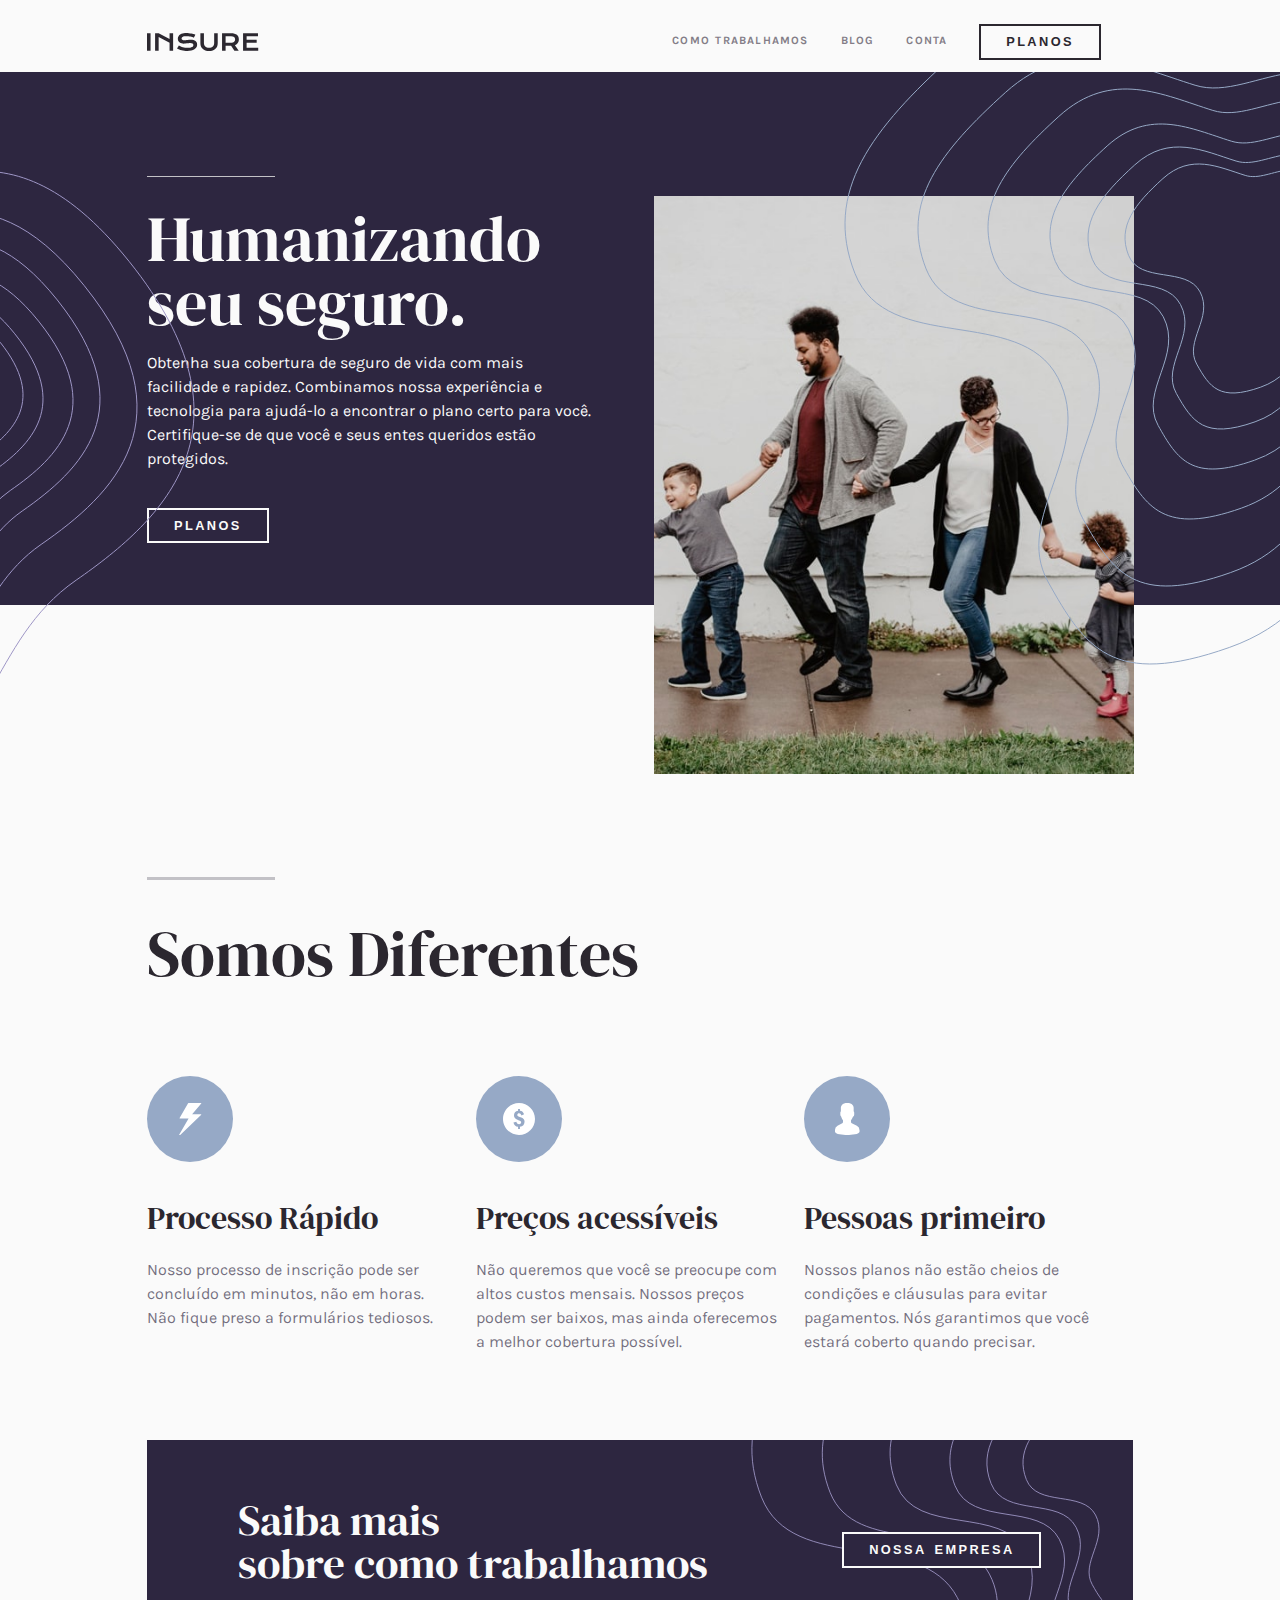
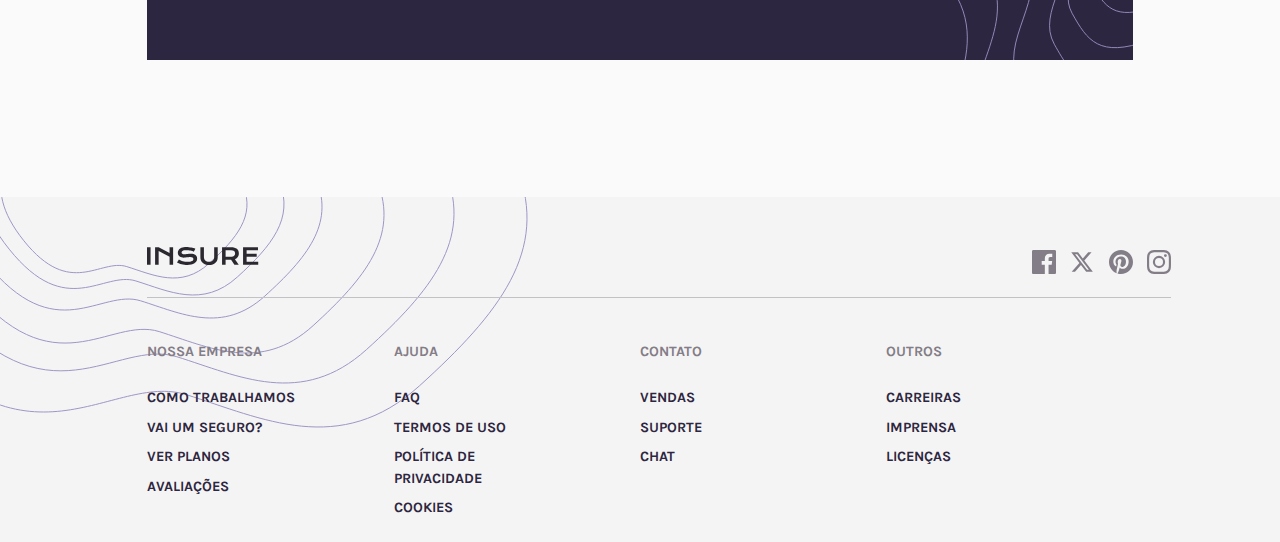
==== index.html @ 69f64983 "Primeiro commit" ====
<!DOCTYPE html>
<html lang="pt-BR">
<head>
  <meta charset="UTF-8">
  <meta name="viewport" content="width=device-width, initial-scale=1.0">

  <link rel="icon" type="image/png" sizes="32x32" href="./images/favicon-32x32.png">

  <link rel="stylesheet" href="styles.css">

  <link rel="preconnect" href="https://fonts.googleapis.com">
  <link rel="preconnect" href="https://fonts.gstatic.com" crossorigin>
  <link href="https://fonts.googleapis.com/css2?family=DM+Serif+Display&family=Karla:wght@300;400;500;600;700&display=swap" rel="stylesheet">
  
  <title>Frontend Mentor | Insure landing page</title>

  <!-- Completar com fontes -->

</head>
<body>
  <div class="container-grid">

    <!-- Header -->
    <header class="header">
      
      <!-- Header | Barra de Navegação e Logotipo -->
      <nav class="nav">
        <!-- Header | Logotipo -->
        <img src="images/logo.svg" alt="Logotipo Insure" class="nav__logo" title="Logotipo Insure">
        
        <!-- Header | Barra de Navegação -->
        <ul class="nav__menu">
          <li class="nav__li">Como Trabalhamos</li>
          <li class="nav__li">Blog</li>
          <li class="nav__li">Conta</li>
          <li class="nav__li"><button class="nav__button">Planos</button></li>
        </ul>

        <!-- Header | Menu Hamburguer -->
        <div class="nav__hamburguer">
          <span class="nav__hamburguer--bar bar">
          </span>
          <span class="nav__hamburguer--bar bar">
          </span>
          <span class="nav__hamburguer--bar bar">
          </span>
        </div>

      </nav>
      
    </header>
  
    <div class="margem-direita"></div>

    <!-- Main -->
    <main class="main">
      <div class="main__imagens">
      </div>

      <!-- Main | Seção 1 - Título, parágrafo e foto -->
      <section class="section-1">
        
        <!-- Main | Seção 1 - Título e parágrafo -->
        <article class="section-1__textos">
          <div class="section-1__moldura"></div>
          <h1 class="section-1__titulo">Humanizando<br>seu seguro.</h1>
          <p class="section-1__paragrafo">Obtenha sua cobertura de seguro de vida com mais facilidade e rapidez. Combinamos nossa experiência e tecnologia para ajudá-lo a encontrar o plano certo para você. Certifique-se de que você e seus entes queridos estão protegidos.</p>
          <button class="section-1__button">Planos</button>
        </article>
  
        <!-- Main | Seção 1 - Foto Desktop -->
        <img class="section-1__imagem--intro" src="images/image-intro-desktop.jpg" alt="Foto" title="Fotografia de uma família composta por um casal e duas crianças">

        <!-- Main | Seção 1 - Foto Mobile -->
        <img src="images/image-intro-mobile.jpg" alt="" class="section-1__imagem--intro-mobile mobile-section-1__imagem">
      </section>
  
      <!-- Main | Seção 2 -->
      <section class="section-2">

        <!-- Main | Seção 2 - Moldura e Título -->
        <div class="section-2__intro">
          <div class="section-2__moldura"></div>
          <h1 class="section-2__titulo">Somos Diferentes</h1>
        </div>
        
        <!-- Main | Seção 2 - Div 1 -->
        <div class="section-2__div-1 section-2__div">
          <img src="images/icon-snappy-process.svg" alt="Ícone" class="section-2__icones" title="Ícone">
          <h3 class="section-2__subtitulo">Processo Rápido</h3>
          <p class="section-2__paragrafo">Nosso processo de inscrição pode ser concluído em minutos, não em horas. Não fique preso a formulários tediosos.</p>
        </div>

        <!-- Main | Seção 2 - Div 2 -->
        <div class="section-2__div-2 section-2__div">
          <img src="images/icon-affordable-prices.svg" alt="Ícone" class="section-2__icones" title="Ícone">
          <h3 class="section-2__subtitulo">Preços acessíveis</h3>
          <p class="section-2__paragrafo">Não queremos que você se preocupe com altos custos mensais. Nossos preços podem ser baixos, mas ainda oferecemos a melhor cobertura possível.</p>
        </div>

        <!-- Main | Seção 2 - Div 3 -->
        <div class="section-2__div-3 section-2__div">
          <img src="images/icon-people-first.svg" alt="Ícone" class="section-2__icones" title="Ícone">
          <h3 class="section-2__subtitulo">Pessoas primeiro</h3>
          <p class="section-2__paragrafo">Nossos planos não estão cheios de condições e cláusulas para evitar pagamentos. Nós garantimos que você estará coberto quando precisar.</p>
        </div>
  
        <!-- Main | Seção 2 - Box -->
        <article class="section-2__box">
          <h2 class="section-2__subtitulo--h2">Saiba mais<br>sobre como trabalhamos</h2>
          <button class="section-2__button">Nossa empresa</button>
        </article>
  
      </section>
  
      <!-- Footer -->
      <section class="footer">

        <!-- Footer | Logotipo e Mídia Social -->
        <div class="footer__social">

          <!-- Footer | Logotipo -->
          <img src="images/logo.svg" alt="Logo" class="footer__logo" title="Logotipo da Empresa Insure">

          <!-- Footer | Mídia Social -->
          <ul class="footer__social-media">
            <li class="footer__icon">
              <svg class="footer__icon--facebook footer__icone" xmlns="http://www.w3.org/2000/svg" width="24" height="24"><path d="M22.675 0H1.325C.593 0 0 .593 0 1.325v21.351C0 23.407.593 24 1.325 24H12.82v-9.294H9.692v-3.622h3.128V8.413c0-3.1 1.893-4.788 4.659-4.788 1.325 0 2.463.099 2.795.143v3.24l-1.918.001c-1.504 0-1.795.715-1.795 1.763v2.313h3.587l-.467 3.622h-3.12V24h6.116c.73 0 1.323-.593 1.323-1.325V1.325C24 .593 23.407 0 22.675 0z"/></svg>
            </li>

            <li class="footer__icon">
              <svg  class="footer__icon--twitter footer__icone" xmlns="http://www.w3.org/2000/svg"  width="24" height="24" viewBox="0 0 512 512"><path d="M389.2 48h70.6L305.6 224.2 487 464H345L233.7 318.6 106.5 464H35.8L200.7 275.5 26.8 48H172.4L272.9 180.9 389.2 48zM364.4 421.8h39.1L151.1 88h-42L364.4 421.8z"/></svg>
            </li>

            <li class="footer__icon">
              <svg class="footer__icon--pinterest footer__icone" xmlns="http://www.w3.org/2000/svg" width="24" height="24"><path d="M12 0C5.373 0 0 5.372 0 12c0 5.084 3.163 9.426 7.627 11.174-.105-.949-.2-2.405.042-3.441.218-.937 1.407-5.965 1.407-5.965s-.359-.719-.359-1.782c0-1.668.967-2.914 2.171-2.914 1.023 0 1.518.769 1.518 1.69 0 1.029-.655 2.568-.994 3.995-.283 1.194.599 2.169 1.777 2.169 2.133 0 3.772-2.249 3.772-5.495 0-2.873-2.064-4.882-5.012-4.882-3.414 0-5.418 2.561-5.418 5.207 0 1.031.397 2.138.893 2.738a.36.36 0 01.083.345l-.333 1.36c-.053.22-.174.267-.402.161-1.499-.698-2.436-2.889-2.436-4.649 0-3.785 2.75-7.262 7.929-7.262 4.163 0 7.398 2.967 7.398 6.931 0 4.136-2.607 7.464-6.227 7.464-1.216 0-2.359-.631-2.75-1.378l-.748 2.853c-.271 1.043-1.002 2.35-1.492 3.146C9.57 23.812 10.763 24 12 24c6.627 0 12-5.373 12-12 0-6.628-5.373-12-12-12z"/></svg></li>

            <li class="footer__icon">
              <svg class="footer__icon--instagram footer__icone" xmlns="http://www.w3.org/2000/svg" width="24" height="24"><path d="M12 2.163c3.204 0 3.584.012 4.85.07 3.252.148 4.771 1.691 4.919 4.919.058 1.265.069 1.645.069 4.849 0 3.205-.012 3.584-.069 4.849-.149 3.225-1.664 4.771-4.919 4.919-1.266.058-1.644.07-4.85.07-3.204 0-3.584-.012-4.849-.07-3.26-.149-4.771-1.699-4.919-4.92-.058-1.265-.07-1.644-.07-4.849 0-3.204.013-3.583.07-4.849.149-3.227 1.664-4.771 4.919-4.919 1.266-.057 1.645-.069 4.849-.069zM12 0C8.741 0 8.333.014 7.053.072 2.695.272.273 2.69.073 7.052.014 8.333 0 8.741 0 12c0 3.259.014 3.668.072 4.948.2 4.358 2.618 6.78 6.98 6.98C8.333 23.986 8.741 24 12 24c3.259 0 3.668-.014 4.948-.072 4.354-.2 6.782-2.618 6.979-6.98.059-1.28.073-1.689.073-4.948 0-3.259-.014-3.667-.072-4.947-.196-4.354-2.617-6.78-6.979-6.98C15.668.014 15.259 0 12 0zm0 5.838a6.162 6.162 0 100 12.324 6.162 6.162 0 000-12.324zM12 16a4 4 0 110-8 4 4 0 010 8zm6.406-11.845a1.44 1.44 0 100 2.881 1.44 1.44 0 000-2.881z"/></svg>
            </li>
          </ul>
        </div>

        <!-- Footer | Div 1 -->
        <div class="footer__div-1 footer__div">
          <h4 class="footer__subtitle--h4">Nossa empresa</h4>
          <span class="footer__span">Como trabalhamos</span>
          <span class="footer__span">Vai um seguro?</span>
          <span class="footer__span">Ver planos</span>
          <span class="footer__span">Avaliações</span>
        </div>

        <!-- Footer | Div 2 -->
        <div class="footer__div-2 footer__div">
          <h4 class="footer__subtitle--h4">Ajuda</h4>
          <span class="footer__span">FAQ</span>
          <span class="footer__span">Termos de uso</span>
          <span class="footer__span">Política de privacidade</span>
          <span class="footer__span">Cookies</span>
        </div>

        <!-- Footer | Div 3 -->
        <div class="footer__div-3 footer__div">
          <h4 class="footer__subtitle--h4">Contato</h4>
          <span class="footer__span">Vendas</span>
          <span class="footer__span">Suporte</span>
          <span class="footer__span">Chat</span>
        </div>

        <!-- Footer | Div 4 -->
        <div class="footer__div-4 footer__div">
          <h4 class="footer__subtitle--h4">Outros</h4>
          <span class="footer__span">Carreiras</span>
          <span class="footer__span">Imprensa</span>
          <span class="footer__span">Licenças</span>
        </div>

      </section>
    </main>
  </div>
  
  <!--
  <div class="attribution">
    Challenge by <a href="https://www.frontendmentor.io?ref=challenge" target="_blank">Frontend Mentor</a>. 
    Coded by <a href="#">Your Name Here</a>.
  </div>
  -->

  <script src="app.js"></script>
</body>
</html>
---- styles.css ----
@charset "UTF-8";
/* Fontes */
/* Tamanhos de Fontes */
/* Outros Elementos */
/* Botões */
/* Cores */
/* Reset CSS */
*, *::before, *::after {
  box-sizing: border-box;
}

body, h1, h2, h3, h4, p, figure, blockquote, dl, dd {
  margin-block-end: 0;
}

ul[role=list], ol[role=list] {
  list-style: none;
}

a:not([class]) {
  -webkit-text-decoration-skip: ink;
          text-decoration-skip-ink: auto;
}

img, picture {
  max-width: 100%;
  display: block;
}

/* Estilização Global */
body {
  width: 100%;
  min-height: 100vh;
  text-rendering: optimizeSpeed;
  line-height: 1.5;
  font-family: "Karla", sans-serif;
  font-weight: 400;
  font-optical-sizing: auto;
  background-color: #fafafa;
  margin: 0;
  padding: 0;
}

.container-grid {
  display: grid;
  grid-template-columns: 11.5vw 77vw 11.5vw;
  grid-template-rows: 5.6vw 41.7vw 93vw 27vw;
  grid-template-areas: ". header margem-direita" "main main main" ". footer .";
  container-name: container-grid;
  container-type: inline-size;
}

.header {
  grid-area: header;
  z-index: 3;
}

.margem-direita {
  grid-area: margem-direita;
  background-color: #fafafa;
  z-index: 2;
}

.main {
  grid-area: main;
}
.main__imagens {
  position: absolute;
  width: 100%;
  height: 100%;
  background-image: url(images/bg-pattern-intro-right-desktop.svg), url(images/bg-pattern-intro-left-desktop.svg);
  background-repeat: no-repeat;
  background-position: right top, left 25%;
  z-index: 3;
}

.footer {
  grid-area: footer;
}

.nav {
  display: flex;
  justify-content: space-between;
  align-items: center;
  padding-top: 0.5rem;
}
.nav__logo {
  width: clamp(7rem, 7.7vw, 15.4vw);
}
.nav__menu {
  list-style: none;
  display: flex;
  flex-direction: row;
}
.nav__li {
  text-transform: uppercase;
  font-size: clamp(0.44rem, 0.88vw, 1.77vw);
  font-weight: 700;
  letter-spacing: 0.075rem;
  word-spacing: 0.075rem;
  align-self: center;
  color: #837d87;
  padding-right: 2rem;
  transition: color 0.3s ease-in-out;
}
.nav__li:hover, .nav__li:focus {
  color: #2b272f;
}
.nav__button {
  text-transform: uppercase;
  font-size: clamp(0.8rem, 0.88vw, 1.77vw);
  font-weight: 600;
  letter-spacing: 0.15rem;
  word-spacing: 0.15rem;
  padding: clamp(0.5rem, 0.66vw, 1.33vw) clamp(1.2rem, 1.94vw, 3.88vw);
  border: 2px solid #2b272f;
  color: #2b272f;
  background-color: #fafafa;
  transition: all 0.3s ease-in-out;
}
.nav__button:hover, .nav__button:focus {
  border: 2px solid #2d2640;
  color: #fafafa;
  background-color: #2d2640;
}
.nav__hamburguer {
  display: none;
}

.section-1 {
  height: 41.7vw;
  padding: 0 11.5vw;
  background-color: #2d2640;
}
.section-1__textos {
  padding-top: 6.5rem;
  width: 35vw;
}
.section-1__moldura {
  height: 1px;
  width: 10vw;
  background-color: #C2C1C6;
  margin-bottom: -1vw;
}
.section-1__titulo {
  font-family: "DM Serif Display", serif;
  font-size: clamp(3rem, 5vw, 10vw);
  font-weight: 400;
  color: #fafafa;
  line-height: 1;
}
.section-1__paragrafo {
  font-size: clamp(1rem, 1.1vw, 2.2vw);
  font-weight: 400;
  color: #fafafa;
  padding-bottom: 2.3rem;
}
.section-1__button {
  text-transform: uppercase;
  font-size: clamp(0.8rem, 0.88vw, 1.77vw);
  font-weight: 600;
  letter-spacing: 0.15rem;
  word-spacing: 0.15rem;
  padding: clamp(0.5rem, 0.66vw, 1.33vw) clamp(1.2rem, 1.94vw, 3.88vw);
  border: 2px solid #fafafa;
  color: #fafafa;
  background-color: #2d2640;
  transition: all 0.3s ease-in-out;
  margin-bottom: 8.88vw;
}
.section-1__button:hover, .section-1__button:focus {
  border: 2px solid #fafafa;
  color: #2d2640;
  background-color: #fafafa;
}
.section-1__imagem--intro {
  position: relative;
  height: 45.14vw;
  top: -36vw;
  left: 39.61vw;
}
.section-1__imagem--intro-mobile {
  display: none;
}

.section-2 {
  display: grid;
  grid-template-columns: 11.5vw 25.66vw 25.66vw 25.66vw 11.5vw;
  grid-template-rows: 21.18vw 6.6vw 9vw 19.09vw 9.3vw 17.22vw 10.7vw;
  grid-template-areas: ". . . . ." ". titulo titulo titulo ." ". . . . . " ". div-1 div-2 div-3 ." ". . . . . " ". box box box ." ". . . . . ";
}
.section-2__intro {
  grid-area: titulo;
}
.section-2__div-1 {
  grid-area: div-1;
}
.section-2__div-2 {
  grid-area: div-2;
}
.section-2__div-3 {
  grid-area: div-3;
}
.section-2__div {
  padding-right: 1.5rem;
}
.section-2__box {
  grid-area: box;
  background-color: #2d2640;
}
.section-2__moldura {
  border-top: 3px solid #C2C1C6;
  width: 10vw;
}
.section-2__titulo {
  font-family: "DM Serif Display", serif;
  font-size: clamp(3rem, 5vw, 10vw);
  font-weight: 400;
  color: #2b272f;
  line-height: 1;
}
.section-2__paragrafo {
  font-size: clamp(1rem, 1.1vw, 2.2vw);
  font-weight: 400;
  color: rgba(45, 38, 64, 0.6705882353);
}
.section-2__subtitulo {
  font-size: clamp(2rem, 2vw, 4vw);
  font-family: "DM Serif Display", serif;
  font-weight: 400;
  color: #2b272f;
}
.section-2__box {
  display: flex;
  justify-content: space-around;
  align-items: center;
  padding: 0 1.5rem;
  background-image: url(images/bg-pattern-how-we-work-desktop.svg);
  background-repeat: no-repeat;
  background-position: top right;
  background-size: contain;
}
.section-2__subtitulo--h2 {
  font-size: clamp(2.4rem, 3.33vw, 6.66vw);
  font-family: "DM Serif Display", serif;
  font-weight: 400;
  color: #fafafa;
  line-height: 1;
  margin-top: -1rem;
}
.section-2__button {
  text-transform: uppercase;
  font-size: clamp(0.8rem, 0.88vw, 1.77vw);
  font-weight: 600;
  letter-spacing: 0.15rem;
  word-spacing: 0.15rem;
  padding: clamp(0.5rem, 0.66vw, 1.33vw) clamp(1.2rem, 1.94vw, 3.88vw);
  border: 2px solid #fafafa;
  color: #fafafa;
  background-color: #2d2640;
  transition: all 0.3s ease-in-out;
}
.section-2__button:hover, .section-2__button:focus {
  border: 2px solid #2d2640;
  color: #2d2640;
  background-color: #fafafa;
}

.footer {
  display: grid;
  grid-template-columns: 11.5vw 11.68vw 7.57vw 11.68vw 7.57vw 11.68vw 7.57vw 11.68vw 7.57vw 11.5vw;
  grid-template-rows: 7.91vw 19.09vw;
  background-color: #f5f4f4;
  background-image: url(images/bg-pattern-footer-desktop.svg);
  background-position: top left;
  background-repeat: no-repeat;
  grid-template-areas: ". social social social social social social social social ." ". div-1 . div-2 . div-3 . div-4 . .";
}
.footer__social {
  grid-area: social;
  display: flex;
  justify-content: space-between;
  align-items: flex-end;
  border-bottom: 1px solid #C2C1C6;
  width: 80vw;
}
.footer__social-media {
  display: flex;
  flex-direction: row;
  justify-content: space-between;
  align-items: center;
  list-style-type: none;
  width: 14vw;
}
.footer__logo {
  margin-bottom: 2rem;
  width: clamp(7rem, 7.7vw, 15.4vw);
}
.footer__icone {
  fill: #837d87;
  transition: all 0.3s ease-in-out;
}
.footer__icone:hover, .footer__icone:focus {
  fill: #2b272f;
}
.footer__div-1 {
  grid-area: div-1;
}
.footer__div-2 {
  grid-area: div-2;
}
.footer__div-3 {
  grid-area: div-3;
}
.footer__div-4 {
  grid-area: div-4;
}
.footer__div {
  display: flex;
  flex-direction: column;
  justify-content: flex-start;
  text-align: left;
  margin-left: 0;
  padding-left: 0;
}
.footer__subtitle--h4 {
  font-size: clamp(0.9rem, 1vw, 2vw);
  color: #837d87;
  text-transform: uppercase;
  text-align: left;
  padding: 1.5rem 0;
}
.footer__span {
  text-transform: uppercase;
  font-size: clamp(0.9rem, 1vw, 2vw);
  font-weight: 700;
  color: #2d2640;
  padding: 0rem 0rem 0.5rem 0rem;
}

@media only screen and (max-width: 950px) {
  .container-grid {
    display: grid;
    grid-template-columns: 100vw;
    grid-template-rows: 4.5rem 1014.09vw;
    grid-template-areas: "header" "main";
  }
  .header {
    grid-area: header;
    z-index: 0;
  }
  .nav {
    display: flex;
    justify-content: space-between;
    align-items: center;
    padding: 1.6rem 1rem 0rem 1rem;
    /* Menu Off Screen */
    /* Menu Hamburguer */
  }
  .nav__menu {
    position: fixed;
    right: -100vw;
    top: 3.5rem;
    flex-direction: column;
    justify-content: flex-start;
    align-items: center;
    text-align: center;
    width: 100vw;
    height: 100vh;
    padding-top: 2rem;
    background-color: #2b272f;
    transition: all 0.3s ease-in-out;
    background-image: url(images/bg-pattern-mobile-nav.svg);
    background-repeat: no-repeat;
    background-position: 50% 100%;
  }
  .nav__menu.active {
    right: 0;
  }
  .nav__li {
    font-size: 1.25rem;
    padding: 1.75rem 0rem 1.75rem 0rem;
    width: 75vw;
    color: #fafafa;
    padding-right: 0rem;
  }
  .nav__li:hover, .nav__li:focus {
    background-color: #837d87;
  }
  .nav__li:last-child:hover {
    background-color: #2b272f;
  }
  .nav__button {
    font-size: 1.25rem;
    font-weight: 500;
    width: 75vw;
    border: 2px solid #fafafa;
    color: #fafafa;
    background-color: #2b272f;
    transition: all 0.3s ease-in-out;
  }
  .nav__button:hover, .nav__button:focus {
    border: 2px solid #2d2640;
    color: #2d2640;
    background-color: #fafafa;
  }
  .nav__hamburguer {
    display: block;
    border: 2px solid black;
    padding: 2px 5px;
    cursor: pointer;
  }
  .nav__hamburguer--bar {
    display: block;
    width: 17px;
    height: 2px;
    background-color: #2b272f;
    margin: 4px auto;
    transition: all 0.3s ease-in-out;
  }
  .nav__hamburguer.active .bar:nth-child(2) {
    opacity: 0;
  }
  .nav__hamburguer.active .bar:nth-child(1) {
    transform: translateY(6px) rotate(45deg);
  }
  .nav__hamburguer.active .bar:nth-child(3) {
    transform: translateY(-6px) rotate(135deg);
  }
  .margem-direita {
    display: none;
  }
  .main {
    grid-area: main;
    display: grid;
    grid-template-columns: 100vw;
    grid-template-rows: 120.53vw 133.6vw 481.04vw 278.92vw;
    grid-template-areas: "mobile-imagem" "mobile-textos" "section-2" "footer";
  }
  .main__imagens {
    display: none;
  }
  .section-1 {
    display: contents;
    /* Main | Seção 1 - Foto Desktop */
    /* Main | Seção 1 - Foto Mobile - Grid-area Mobile-imagem */
    /* Main | Seção 1 - Título e Parágrafo - Grid-area Mobile-textos*/
  }
  .section-1__imagem--intro {
    display: none;
  }
  .section-1__imagem--intro-mobile {
    display: block;
    grid-area: mobile-imagem;
    width: 100vw;
  }
  .section-1__textos {
    grid-area: mobile-textos;
    width: 100vw;
    height: 133.6vw;
    background-color: #2d2640;
    padding: 0rem 2rem;
    display: flex;
    flex-direction: column;
    justify-content: center;
    align-items: center;
    text-align: center;
    background-image: url(images/bg-pattern-intro-right-mobile.svg), url(images/bg-pattern-intro-left-mobile.svg);
    background-repeat: no-repeat;
    background-position: right 190%, top left;
  }
  .section-1__moldura {
    display: none;
  }
  .section-2 {
    display: grid;
    grid-area: section-2;
    grid-template-columns: 100vw;
    grid-template-rows: 84vw 81.86vw 81.86vw 81.86vw 151.46vw;
    grid-template-areas: "titulo" "div-1" "div-2" "div-3" "box";
    /* Main | Seção 2 - Moldura e Título */
    /* Main | Seção 2 - Div 1 */
    /* Main | Seção 2 - Div 2 */
    /* Main | Seção 2 - Div 3 */
    /* Main | Seção 2 - Box */
  }
  .section-2__intro {
    display: flex;
    flex-direction: column;
    justify-content: center;
    align-items: center;
    grid-area: titulo;
    text-align: center;
    padding: 2rem;
    height: 84vw;
  }
  .section-2__div-1 {
    grid-area: div-1;
    height: 81.86vw;
  }
  .section-2__div-2 {
    grid-area: div-2;
    height: 81.86vw;
  }
  .section-2__div-3 {
    grid-area: div-3;
    height: 81.86vw;
  }
  .section-2__div {
    padding: 0rem 2rem;
    display: flex;
    flex-direction: column;
    justify-content: center;
    text-align: center;
  }
  .section-2__box {
    grid-area: box;
    display: flex;
    flex-direction: column;
    justify-content: center;
    align-items: center;
    text-align: center;
    background-color: #2d2640;
    height: 92.26vw;
    margin: 7rem 1.75rem 2rem 1.75rem;
    background-image: url(images/bg-pattern-how-we-work-mobile.svg);
    background-repeat: no-repeat;
    background-position: top right;
    background-size: contain;
  }
  .section-2__moldura {
    border-top: 3px solid #C2C1C6;
    width: 40vw;
    margin-top: 6rem;
  }
  .section-2__icones {
    height: 5.5rem;
    width: 5.5rem;
    align-self: center;
  }
  .section-2__subtitulo--h2 {
    padding-bottom: 3rem;
  }
  .footer {
    grid-area: footer;
    display: grid;
    grid-template-columns: 100vw;
    grid-template-rows: 65.6vw 53.33vw 53.33vw 53.33vw 53.33vw;
    background-image: url(images/bg-pattern-footer-mobile.svg);
    background-position: top center;
    background-repeat: no-repeat;
    grid-template-areas: "social" "div-1" "div-2" "div-3" "div-4";
  }
  .footer__social {
    grid-area: social;
    display: flex;
    flex-direction: column;
    justify-content: center;
    align-items: center;
    border-bottom: 1px solid #C2C1C6;
    margin-bottom: 3rem;
    width: 100vw;
  }
  .footer__social-media {
    width: 45vw;
    margin: 0;
    padding: 0;
  }
  .footer__logo {
    width: clamp(7rem, 7.7vw, 15.4vw);
  }
  .footer__div-1 {
    grid-area: div-1;
  }
  .footer__div-2 {
    grid-area: div-2;
  }
  .footer__div-3 {
    grid-area: div-3;
  }
  .footer__div-4 {
    grid-area: div-4;
  }
  .footer__div {
    display: flex;
    flex-direction: column;
    justify-content: center;
    align-items: center;
    text-align: center;
  }
  .footer__subtitle--h4 {
    padding: 1.5rem 0;
  }
  .footer__span:last-child {
    margin-bottom: 5rem;
  }
}/*# sourceMappingURL=styles.css.map */
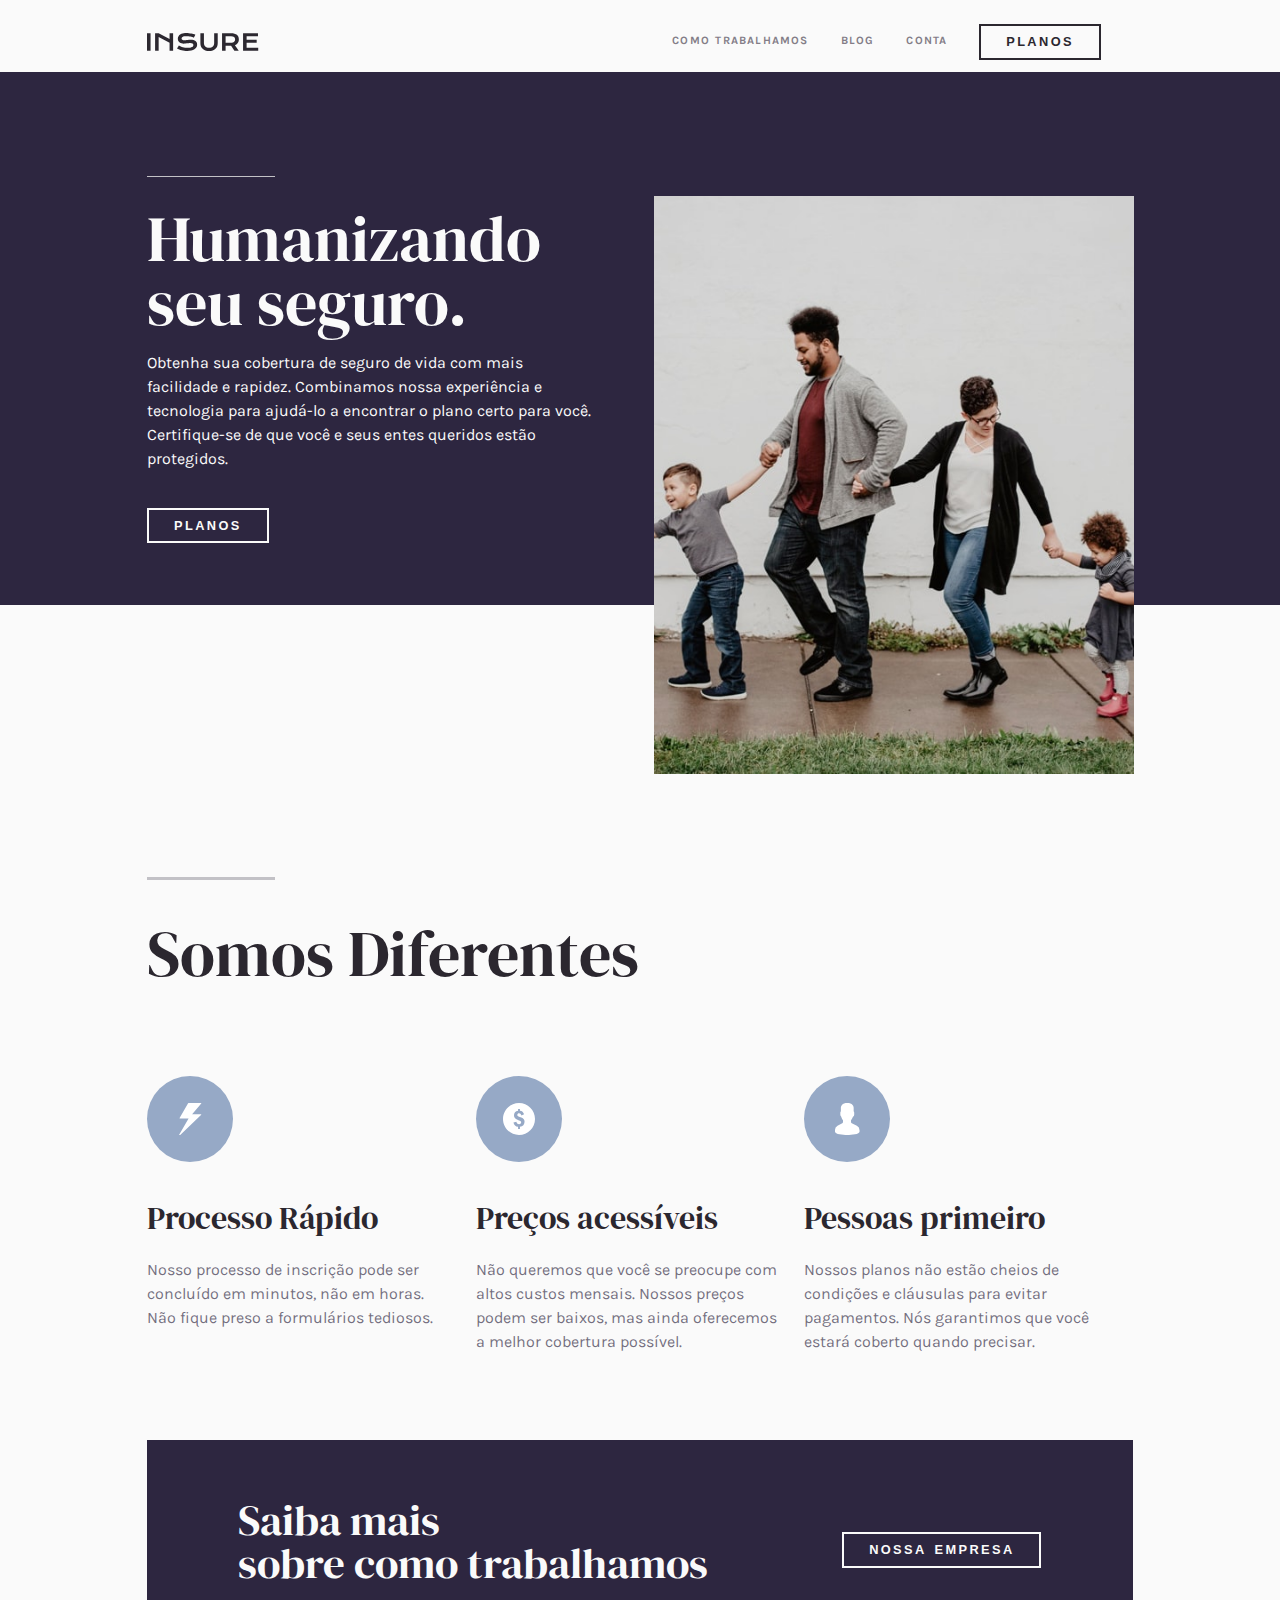
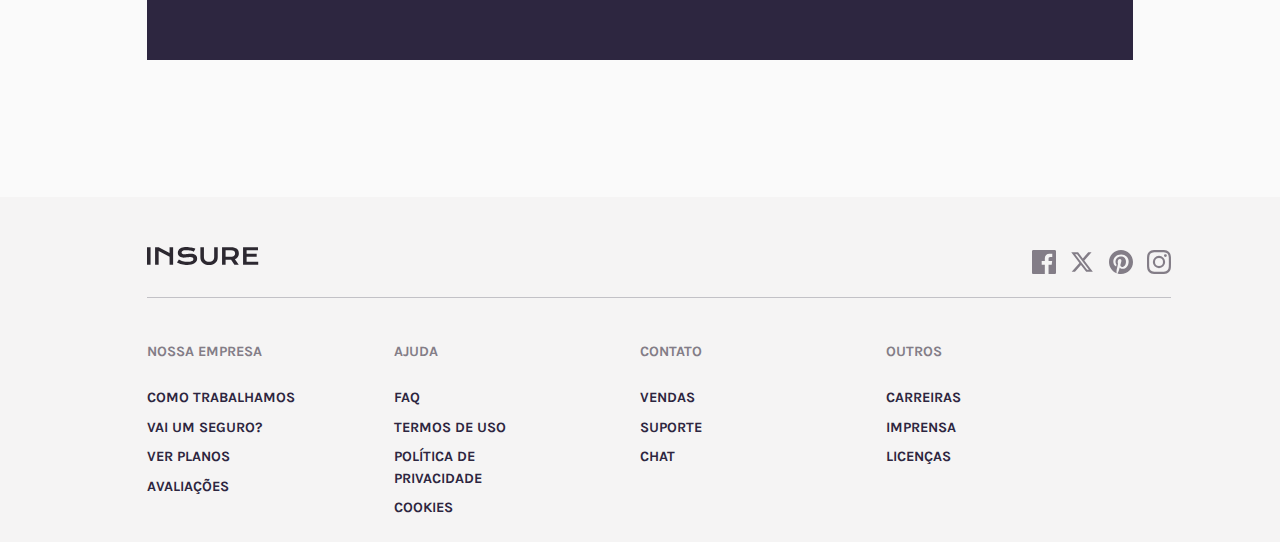
==== commit da730eda: "Segundo commit - revisões e descarte de material excedente como imagens do design, arquivos duplicad" ====
--- a/index.html
+++ b/index.html
@@ -6,7 +6,7 @@
 
   <link rel="icon" type="image/png" sizes="32x32" href="./images/favicon-32x32.png">
 
-  <link rel="stylesheet" href="styles.css">
+  <link rel="stylesheet" href="app/css/styles.css">
 
   <link rel="preconnect" href="https://fonts.googleapis.com">
   <link rel="preconnect" href="https://fonts.gstatic.com" crossorigin>
@@ -178,14 +178,7 @@
       </section>
     </main>
   </div>
-  
-  <!--
-  <div class="attribution">
-    Challenge by <a href="https://www.frontendmentor.io?ref=challenge" target="_blank">Frontend Mentor</a>. 
-    Coded by <a href="#">Your Name Here</a>.
-  </div>
-  -->
 
-  <script src="app.js"></script>
+  <script src="app/app.js"></script>
 </body>
 </html>--- a/app/css/styles.css
+++ b/app/css/styles.css
@@ -0,0 +1,597 @@
+@charset "UTF-8";
+/* Fontes */
+/* Tamanhos de Fontes */
+/* Outros Elementos */
+/* Botões */
+/* Cores */
+/* Reset CSS */
+*, *::before, *::after {
+  box-sizing: border-box;
+}
+
+body, h1, h2, h3, h4, p, figure, blockquote, dl, dd {
+  margin-block-end: 0;
+}
+
+ul[role=list], ol[role=list] {
+  list-style: none;
+}
+
+a:not([class]) {
+  -webkit-text-decoration-skip: ink;
+          text-decoration-skip-ink: auto;
+}
+
+img, picture {
+  max-width: 100%;
+  display: block;
+}
+
+/* Estilização Global */
+body {
+  width: 100%;
+  min-height: 100vh;
+  text-rendering: optimizeSpeed;
+  line-height: 1.5;
+  font-family: "Karla", sans-serif;
+  font-weight: 400;
+  font-optical-sizing: auto;
+  background-color: #fafafa;
+  margin: 0;
+  padding: 0;
+}
+
+.container-grid {
+  display: grid;
+  grid-template-columns: 11.5vw 77vw 11.5vw;
+  grid-template-rows: 5.6vw 41.7vw 93vw 27vw;
+  grid-template-areas: ". header margem-direita" "main main main" ". footer .";
+  container-name: container-grid;
+  container-type: inline-size;
+}
+
+.header {
+  grid-area: header;
+  z-index: 3;
+}
+
+.margem-direita {
+  grid-area: margem-direita;
+  background-color: #fafafa;
+  z-index: 2;
+}
+
+.main {
+  grid-area: main;
+}
+.main__imagens {
+  position: absolute;
+  width: 100%;
+  height: 100%;
+  background-image: url(images/bg-pattern-intro-right-desktop.svg), url(images/bg-pattern-intro-left-desktop.svg);
+  background-repeat: no-repeat;
+  background-position: right top, left 25%;
+  z-index: 3;
+}
+
+.footer {
+  grid-area: footer;
+}
+
+.nav {
+  display: flex;
+  justify-content: space-between;
+  align-items: center;
+  padding-top: 0.5rem;
+}
+.nav__logo {
+  width: clamp(7rem, 7.7vw, 15.4vw);
+}
+.nav__menu {
+  list-style: none;
+  display: flex;
+  flex-direction: row;
+}
+.nav__li {
+  text-transform: uppercase;
+  font-size: clamp(0.44rem, 0.88vw, 1.77vw);
+  font-weight: 700;
+  letter-spacing: 0.075rem;
+  word-spacing: 0.075rem;
+  align-self: center;
+  color: #837d87;
+  padding-right: 2rem;
+  transition: color 0.3s ease-in-out;
+}
+.nav__li:hover, .nav__li:focus {
+  color: #2b272f;
+}
+.nav__button {
+  text-transform: uppercase;
+  font-size: clamp(0.8rem, 0.88vw, 1.77vw);
+  font-weight: 600;
+  letter-spacing: 0.15rem;
+  word-spacing: 0.15rem;
+  padding: clamp(0.5rem, 0.66vw, 1.33vw) clamp(1.2rem, 1.94vw, 3.88vw);
+  border: 2px solid #2b272f;
+  color: #2b272f;
+  background-color: #fafafa;
+  transition: all 0.3s ease-in-out;
+}
+.nav__button:hover, .nav__button:focus {
+  border: 2px solid #2d2640;
+  color: #fafafa;
+  background-color: #2d2640;
+}
+.nav__hamburguer {
+  display: none;
+}
+
+.section-1 {
+  height: 41.7vw;
+  padding: 0 11.5vw;
+  background-color: #2d2640;
+}
+.section-1__textos {
+  padding-top: 6.5rem;
+  width: 35vw;
+}
+.section-1__moldura {
+  height: 1px;
+  width: 10vw;
+  background-color: #C2C1C6;
+  margin-bottom: -1vw;
+}
+.section-1__titulo {
+  font-family: "DM Serif Display", serif;
+  font-size: clamp(3rem, 5vw, 10vw);
+  font-weight: 400;
+  color: #fafafa;
+  line-height: 1;
+}
+.section-1__paragrafo {
+  font-size: clamp(1rem, 1.1vw, 2.2vw);
+  font-weight: 400;
+  color: #fafafa;
+  padding-bottom: 2.3rem;
+}
+.section-1__button {
+  text-transform: uppercase;
+  font-size: clamp(0.8rem, 0.88vw, 1.77vw);
+  font-weight: 600;
+  letter-spacing: 0.15rem;
+  word-spacing: 0.15rem;
+  padding: clamp(0.5rem, 0.66vw, 1.33vw) clamp(1.2rem, 1.94vw, 3.88vw);
+  border: 2px solid #fafafa;
+  color: #fafafa;
+  background-color: #2d2640;
+  transition: all 0.3s ease-in-out;
+  margin-bottom: 8.88vw;
+}
+.section-1__button:hover, .section-1__button:focus {
+  border: 2px solid #fafafa;
+  color: #2d2640;
+  background-color: #fafafa;
+}
+.section-1__imagem--intro {
+  position: relative;
+  height: 45.14vw;
+  top: -36vw;
+  left: 39.61vw;
+}
+.section-1__imagem--intro-mobile {
+  display: none;
+}
+
+.section-2 {
+  display: grid;
+  grid-template-columns: 11.5vw 25.66vw 25.66vw 25.66vw 11.5vw;
+  grid-template-rows: 21.18vw 6.6vw 9vw 19.09vw 9.3vw 17.22vw 10.7vw;
+  grid-template-areas: ". . . . ." ". titulo titulo titulo ." ". . . . . " ". div-1 div-2 div-3 ." ". . . . . " ". box box box ." ". . . . . ";
+}
+.section-2__intro {
+  grid-area: titulo;
+}
+.section-2__div-1 {
+  grid-area: div-1;
+}
+.section-2__div-2 {
+  grid-area: div-2;
+}
+.section-2__div-3 {
+  grid-area: div-3;
+}
+.section-2__div {
+  padding-right: 1.5rem;
+}
+.section-2__box {
+  grid-area: box;
+  background-color: #2d2640;
+}
+.section-2__moldura {
+  border-top: 3px solid #C2C1C6;
+  width: 10vw;
+}
+.section-2__titulo {
+  font-family: "DM Serif Display", serif;
+  font-size: clamp(3rem, 5vw, 10vw);
+  font-weight: 400;
+  color: #2b272f;
+  line-height: 1;
+}
+.section-2__paragrafo {
+  font-size: clamp(1rem, 1.1vw, 2.2vw);
+  font-weight: 400;
+  color: rgba(45, 38, 64, 0.6705882353);
+}
+.section-2__subtitulo {
+  font-size: clamp(2rem, 2vw, 4vw);
+  font-family: "DM Serif Display", serif;
+  font-weight: 400;
+  color: #2b272f;
+}
+.section-2__box {
+  display: flex;
+  justify-content: space-around;
+  align-items: center;
+  padding: 0 1.5rem;
+  background-image: url(images/bg-pattern-how-we-work-desktop.svg);
+  background-repeat: no-repeat;
+  background-position: top right;
+  background-size: contain;
+}
+.section-2__subtitulo--h2 {
+  font-size: clamp(2.4rem, 3.33vw, 6.66vw);
+  font-family: "DM Serif Display", serif;
+  font-weight: 400;
+  color: #fafafa;
+  line-height: 1;
+  margin-top: -1rem;
+}
+.section-2__button {
+  text-transform: uppercase;
+  font-size: clamp(0.8rem, 0.88vw, 1.77vw);
+  font-weight: 600;
+  letter-spacing: 0.15rem;
+  word-spacing: 0.15rem;
+  padding: clamp(0.5rem, 0.66vw, 1.33vw) clamp(1.2rem, 1.94vw, 3.88vw);
+  border: 2px solid #fafafa;
+  color: #fafafa;
+  background-color: #2d2640;
+  transition: all 0.3s ease-in-out;
+}
+.section-2__button:hover, .section-2__button:focus {
+  border: 2px solid #2d2640;
+  color: #2d2640;
+  background-color: #fafafa;
+}
+
+.footer {
+  display: grid;
+  grid-template-columns: 11.5vw 11.68vw 7.57vw 11.68vw 7.57vw 11.68vw 7.57vw 11.68vw 7.57vw 11.5vw;
+  grid-template-rows: 7.91vw 19.09vw;
+  background-color: #f5f4f4;
+  background-image: url(images/bg-pattern-footer-desktop.svg);
+  background-position: top left;
+  background-repeat: no-repeat;
+  grid-template-areas: ". social social social social social social social social ." ". div-1 . div-2 . div-3 . div-4 . .";
+}
+.footer__social {
+  grid-area: social;
+  display: flex;
+  justify-content: space-between;
+  align-items: flex-end;
+  border-bottom: 1px solid #C2C1C6;
+  width: 80vw;
+}
+.footer__social-media {
+  display: flex;
+  flex-direction: row;
+  justify-content: space-between;
+  align-items: center;
+  list-style-type: none;
+  width: 14vw;
+}
+.footer__logo {
+  margin-bottom: 2rem;
+  width: clamp(7rem, 7.7vw, 15.4vw);
+}
+.footer__icone {
+  fill: #837d87;
+  transition: all 0.3s ease-in-out;
+}
+.footer__icone:hover, .footer__icone:focus {
+  fill: #2b272f;
+}
+.footer__div-1 {
+  grid-area: div-1;
+}
+.footer__div-2 {
+  grid-area: div-2;
+}
+.footer__div-3 {
+  grid-area: div-3;
+}
+.footer__div-4 {
+  grid-area: div-4;
+}
+.footer__div {
+  display: flex;
+  flex-direction: column;
+  justify-content: flex-start;
+  text-align: left;
+  margin-left: 0;
+  padding-left: 0;
+}
+.footer__subtitle--h4 {
+  font-size: clamp(0.9rem, 1vw, 2vw);
+  color: #837d87;
+  text-transform: uppercase;
+  text-align: left;
+  padding: 1.5rem 0;
+}
+.footer__span {
+  text-transform: uppercase;
+  font-size: clamp(0.9rem, 1vw, 2vw);
+  font-weight: 700;
+  color: #2d2640;
+  padding: 0rem 0rem 0.5rem 0rem;
+}
+
+@media only screen and (max-width: 950px) {
+  .container-grid {
+    display: grid;
+    grid-template-columns: 100vw;
+    grid-template-rows: 4.5rem 1014.09vw;
+    grid-template-areas: "header" "main";
+  }
+  .header {
+    grid-area: header;
+    z-index: 0;
+  }
+  .nav {
+    display: flex;
+    justify-content: space-between;
+    align-items: center;
+    padding: 1.6rem 1rem 0rem 1rem;
+    /* Menu Off Screen */
+    /* Menu Hamburguer */
+  }
+  .nav__menu {
+    position: fixed;
+    right: -100vw;
+    top: 3.5rem;
+    flex-direction: column;
+    justify-content: flex-start;
+    align-items: center;
+    text-align: center;
+    width: 100vw;
+    height: 100vh;
+    padding-top: 2rem;
+    background-color: #2b272f;
+    transition: all 0.3s ease-in-out;
+    background-image: url(images/bg-pattern-mobile-nav.svg);
+    background-repeat: no-repeat;
+    background-position: 50% 100%;
+  }
+  .nav__menu.active {
+    right: 0;
+  }
+  .nav__li {
+    font-size: 1.25rem;
+    padding: 1.75rem 0rem 1.75rem 0rem;
+    width: 75vw;
+    color: #fafafa;
+    padding-right: 0rem;
+  }
+  .nav__li:hover, .nav__li:focus {
+    background-color: #837d87;
+  }
+  .nav__li:last-child:hover {
+    background-color: #2b272f;
+  }
+  .nav__button {
+    font-size: 1.25rem;
+    font-weight: 500;
+    width: 75vw;
+    border: 2px solid #fafafa;
+    color: #fafafa;
+    background-color: #2b272f;
+    transition: all 0.3s ease-in-out;
+  }
+  .nav__button:hover, .nav__button:focus {
+    border: 2px solid #2d2640;
+    color: #2d2640;
+    background-color: #fafafa;
+  }
+  .nav__hamburguer {
+    display: block;
+    border: 2px solid black;
+    padding: 2px 5px;
+    cursor: pointer;
+  }
+  .nav__hamburguer--bar {
+    display: block;
+    width: 17px;
+    height: 2px;
+    background-color: #2b272f;
+    margin: 4px auto;
+    transition: all 0.3s ease-in-out;
+  }
+  .nav__hamburguer.active .bar:nth-child(2) {
+    opacity: 0;
+  }
+  .nav__hamburguer.active .bar:nth-child(1) {
+    transform: translateY(6px) rotate(45deg);
+  }
+  .nav__hamburguer.active .bar:nth-child(3) {
+    transform: translateY(-6px) rotate(135deg);
+  }
+  .margem-direita {
+    display: none;
+  }
+  .main {
+    grid-area: main;
+    display: grid;
+    grid-template-columns: 100vw;
+    grid-template-rows: 120.53vw 133.6vw 481.04vw 278.92vw;
+    grid-template-areas: "mobile-imagem" "mobile-textos" "section-2" "footer";
+  }
+  .main__imagens {
+    display: none;
+  }
+  .section-1 {
+    display: contents;
+    /* Main | Seção 1 - Foto Desktop */
+    /* Main | Seção 1 - Foto Mobile - Grid-area Mobile-imagem */
+    /* Main | Seção 1 - Título e Parágrafo - Grid-area Mobile-textos*/
+  }
+  .section-1__imagem--intro {
+    display: none;
+  }
+  .section-1__imagem--intro-mobile {
+    display: block;
+    grid-area: mobile-imagem;
+    width: 100vw;
+  }
+  .section-1__textos {
+    grid-area: mobile-textos;
+    width: 100vw;
+    height: 133.6vw;
+    background-color: #2d2640;
+    padding: 0rem 2rem;
+    display: flex;
+    flex-direction: column;
+    justify-content: center;
+    align-items: center;
+    text-align: center;
+    background-image: url(images/bg-pattern-intro-right-mobile.svg), url(images/bg-pattern-intro-left-mobile.svg);
+    background-repeat: no-repeat;
+    background-position: right 190%, top left;
+  }
+  .section-1__moldura {
+    display: none;
+  }
+  .section-2 {
+    display: grid;
+    grid-area: section-2;
+    grid-template-columns: 100vw;
+    grid-template-rows: 84vw 81.86vw 81.86vw 81.86vw 151.46vw;
+    grid-template-areas: "titulo" "div-1" "div-2" "div-3" "box";
+    /* Main | Seção 2 - Moldura e Título */
+    /* Main | Seção 2 - Div 1 */
+    /* Main | Seção 2 - Div 2 */
+    /* Main | Seção 2 - Div 3 */
+    /* Main | Seção 2 - Box */
+  }
+  .section-2__intro {
+    display: flex;
+    flex-direction: column;
+    justify-content: center;
+    align-items: center;
+    grid-area: titulo;
+    text-align: center;
+    padding: 2rem;
+    height: 84vw;
+  }
+  .section-2__div-1 {
+    grid-area: div-1;
+    height: 81.86vw;
+  }
+  .section-2__div-2 {
+    grid-area: div-2;
+    height: 81.86vw;
+  }
+  .section-2__div-3 {
+    grid-area: div-3;
+    height: 81.86vw;
+  }
+  .section-2__div {
+    padding: 0rem 2rem;
+    display: flex;
+    flex-direction: column;
+    justify-content: center;
+    text-align: center;
+  }
+  .section-2__box {
+    grid-area: box;
+    display: flex;
+    flex-direction: column;
+    justify-content: center;
+    align-items: center;
+    text-align: center;
+    background-color: #2d2640;
+    height: 92.26vw;
+    margin: 7rem 1.75rem 2rem 1.75rem;
+    background-image: url(images/bg-pattern-how-we-work-mobile.svg);
+    background-repeat: no-repeat;
+    background-position: top right;
+    background-size: contain;
+  }
+  .section-2__moldura {
+    border-top: 3px solid #C2C1C6;
+    width: 40vw;
+    margin-top: 6rem;
+  }
+  .section-2__icones {
+    height: 5.5rem;
+    width: 5.5rem;
+    align-self: center;
+  }
+  .section-2__subtitulo--h2 {
+    padding-bottom: 3rem;
+  }
+  .footer {
+    grid-area: footer;
+    display: grid;
+    grid-template-columns: 100vw;
+    grid-template-rows: 65.6vw 53.33vw 53.33vw 53.33vw 53.33vw;
+    background-image: url(images/bg-pattern-footer-mobile.svg);
+    background-position: top center;
+    background-repeat: no-repeat;
+    grid-template-areas: "social" "div-1" "div-2" "div-3" "div-4";
+  }
+  .footer__social {
+    grid-area: social;
+    display: flex;
+    flex-direction: column;
+    justify-content: center;
+    align-items: center;
+    border-bottom: 1px solid #C2C1C6;
+    margin-bottom: 3rem;
+    width: 100vw;
+  }
+  .footer__social-media {
+    width: 45vw;
+    margin: 0;
+    padding: 0;
+  }
+  .footer__logo {
+    width: clamp(7rem, 7.7vw, 15.4vw);
+  }
+  .footer__div-1 {
+    grid-area: div-1;
+  }
+  .footer__div-2 {
+    grid-area: div-2;
+  }
+  .footer__div-3 {
+    grid-area: div-3;
+  }
+  .footer__div-4 {
+    grid-area: div-4;
+  }
+  .footer__div {
+    display: flex;
+    flex-direction: column;
+    justify-content: center;
+    align-items: center;
+    text-align: center;
+  }
+  .footer__subtitle--h4 {
+    padding: 1.5rem 0;
+  }
+  .footer__span:last-child {
+    margin-bottom: 5rem;
+  }
+}/*# sourceMappingURL=styles.css.map */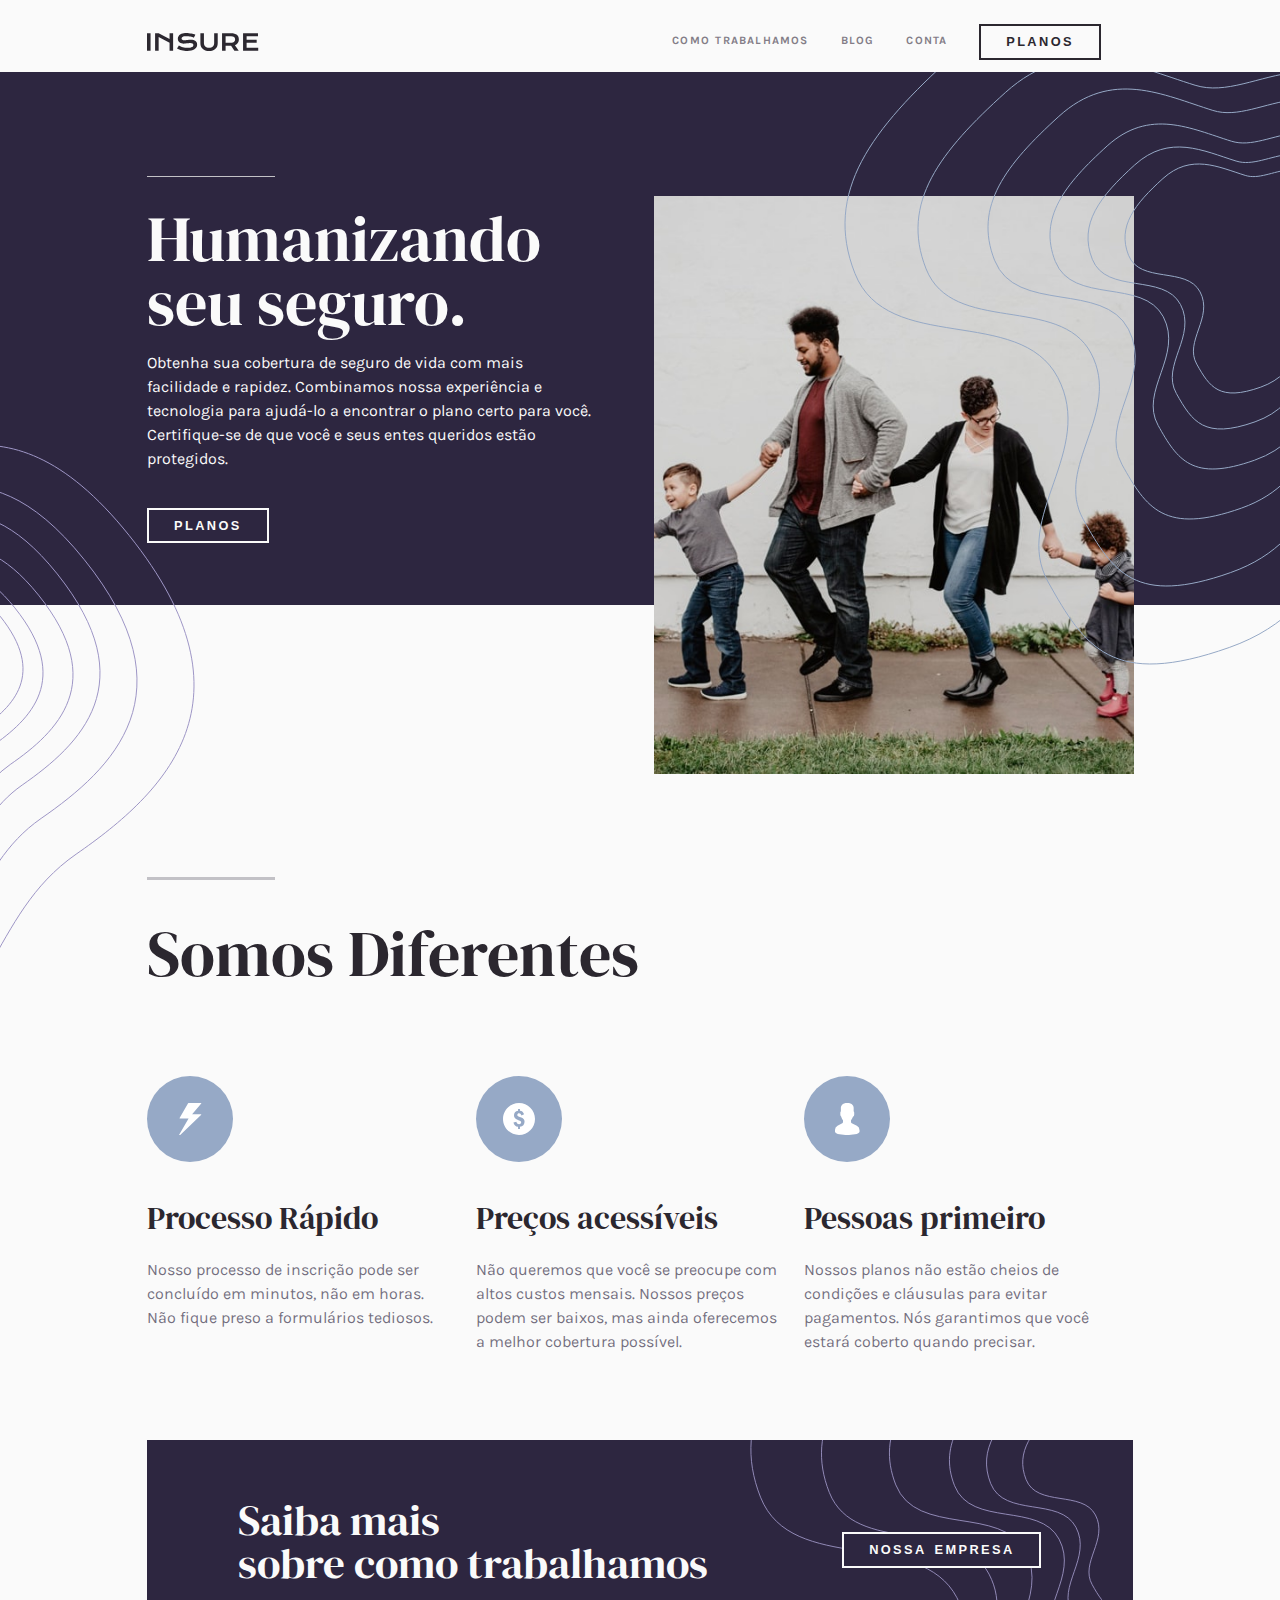
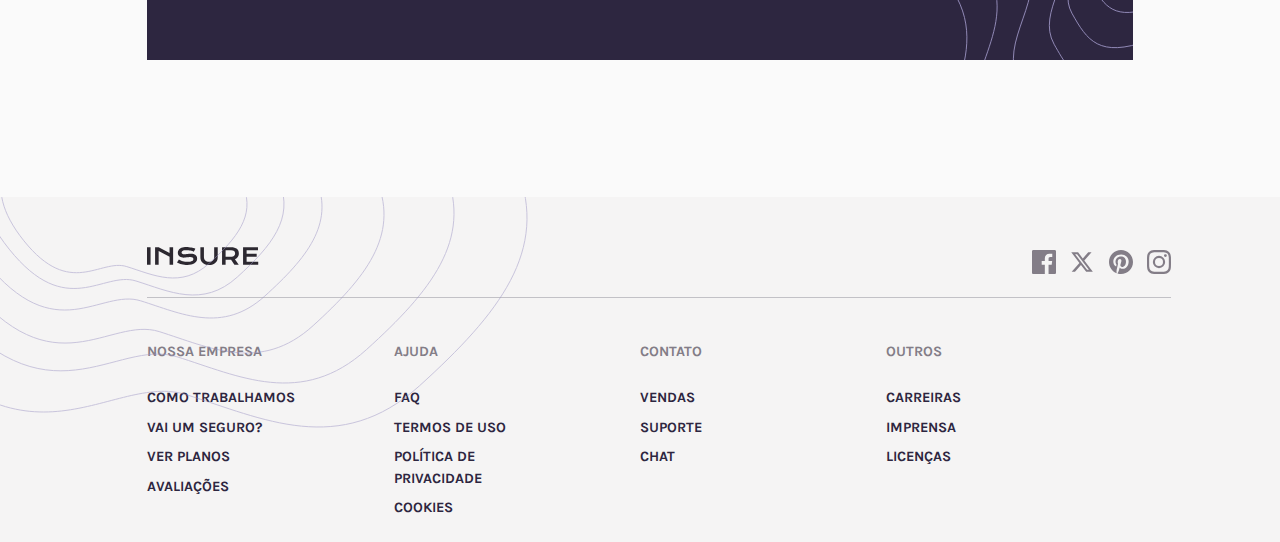
==== commit f4b035b0: "Terceiro commit - revisão de arquivos sass, html e md." ====
--- a/index.html
+++ b/index.html
@@ -54,9 +54,8 @@
 
     <!-- Main -->
     <main class="main">
-      <div class="main__imagens">
-      </div>
 
+           
       <!-- Main | Seção 1 - Título, parágrafo e foto -->
       <section class="section-1">
         
@@ -65,8 +64,9 @@
           <div class="section-1__moldura"></div>
           <h1 class="section-1__titulo">Humanizando<br>seu seguro.</h1>
           <p class="section-1__paragrafo">Obtenha sua cobertura de seguro de vida com mais facilidade e rapidez. Combinamos nossa experiência e tecnologia para ajudá-lo a encontrar o plano certo para você. Certifique-se de que você e seus entes queridos estão protegidos.</p>
-          <button class="section-1__button">Planos</button>
+          <button class="section-1__button button-hover" >Planos</button>
         </article>
+        
   
         <!-- Main | Seção 1 - Foto Desktop -->
         <img class="section-1__imagem--intro" src="images/image-intro-desktop.jpg" alt="Foto" title="Fotografia de uma família composta por um casal e duas crianças">
@@ -74,6 +74,12 @@
         <!-- Main | Seção 1 - Foto Mobile -->
         <img src="images/image-intro-mobile.jpg" alt="" class="section-1__imagem--intro-mobile mobile-section-1__imagem">
       </section>
+
+      <!-- Imagens Decorativas em SVG-->
+      <div class="imagens">
+        <img src="images/bg-pattern-intro-right-desktop.svg" class="imagens__bg-right alt="">
+        <img src="images/bg-pattern-intro-left-desktop.svg" class="imagens__bg-left" alt="">
+      </div>
   
       <!-- Main | Seção 2 -->
       <section class="section-2">
@@ -108,11 +114,13 @@
         <!-- Main | Seção 2 - Box -->
         <article class="section-2__box">
           <h2 class="section-2__subtitulo--h2">Saiba mais<br>sobre como trabalhamos</h2>
-          <button class="section-2__button">Nossa empresa</button>
+          <button class="section-2__button btn">Nossa empresa</button>
+          <img src="images/bg-pattern-how-we-work-desktop.svg" alt="" class="section-2__bg-box">
         </article>
   
       </section>
-  
+
+      
       <!-- Footer -->
       <section class="footer">
 
@@ -175,10 +183,14 @@
           <span class="footer__span">Licenças</span>
         </div>
 
+        <img src="images/bg-pattern-footer-desktop.svg" alt="" class="footer__bg">
+
       </section>
     </main>
+
   </div>
 
   <script src="app/app.js"></script>
+
 </body>
 </html>--- a/app/css/styles.css
+++ b/app/css/styles.css
@@ -63,15 +63,25 @@
 
 .main {
   grid-area: main;
-}
-.main__imagens {
+  position: relative;
+}
+
+/* Imagens decorativas da versão desktop */
+.imagens {
   position: absolute;
   width: 100%;
   height: 100%;
-  background-image: url(images/bg-pattern-intro-right-desktop.svg), url(images/bg-pattern-intro-left-desktop.svg);
-  background-repeat: no-repeat;
-  background-position: right top, left 25%;
-  z-index: 3;
+  margin: 0;
+}
+.imagens__bg-right {
+  position: absolute;
+  top: -100%;
+  right: 0;
+}
+.imagens__bg-left {
+  position: absolute;
+  top: -30%;
+  left: 0;
 }
 
 .footer {
@@ -103,7 +113,7 @@
   padding-right: 2rem;
   transition: color 0.3s ease-in-out;
 }
-.nav__li:hover, .nav__li:focus {
+.nav__li:hover {
   color: #2b272f;
 }
 .nav__button {
@@ -118,7 +128,7 @@
   background-color: #fafafa;
   transition: all 0.3s ease-in-out;
 }
-.nav__button:hover, .nav__button:focus {
+.nav__button:hover {
   border: 2px solid #2d2640;
   color: #fafafa;
   background-color: #2d2640;
@@ -166,12 +176,13 @@
   color: #fafafa;
   background-color: #2d2640;
   transition: all 0.3s ease-in-out;
+  cursor: pointer;
   margin-bottom: 8.88vw;
-}
-.section-1__button:hover, .section-1__button:focus {
-  border: 2px solid #fafafa;
+  z-index: 2;
+}
+.section-1__button:hover {
+  background-color: #fafafa;
   color: #2d2640;
-  background-color: #fafafa;
 }
 .section-1__imagem--intro {
   position: relative;
@@ -231,14 +242,11 @@
   color: #2b272f;
 }
 .section-2__box {
+  position: relative;
   display: flex;
   justify-content: space-around;
   align-items: center;
   padding: 0 1.5rem;
-  background-image: url(images/bg-pattern-how-we-work-desktop.svg);
-  background-repeat: no-repeat;
-  background-position: top right;
-  background-size: contain;
 }
 .section-2__subtitulo--h2 {
   font-size: clamp(2.4rem, 3.33vw, 6.66vw);
@@ -247,6 +255,11 @@
   color: #fafafa;
   line-height: 1;
   margin-top: -1rem;
+}
+.section-2__bg-box {
+  position: absolute;
+  height: 100%;
+  right: 0;
 }
 .section-2__button {
   text-transform: uppercase;
@@ -259,14 +272,16 @@
   color: #fafafa;
   background-color: #2d2640;
   transition: all 0.3s ease-in-out;
-}
-.section-2__button:hover, .section-2__button:focus {
+  z-index: 2;
+}
+.section-2__button:hover {
   border: 2px solid #2d2640;
   color: #2d2640;
   background-color: #fafafa;
 }
 
 .footer {
+  position: relative;
   display: grid;
   grid-template-columns: 11.5vw 11.68vw 7.57vw 11.68vw 7.57vw 11.68vw 7.57vw 11.68vw 7.57vw 11.5vw;
   grid-template-rows: 7.91vw 19.09vw;
@@ -337,6 +352,12 @@
   color: #2d2640;
   padding: 0rem 0rem 0.5rem 0rem;
 }
+.footer__bg {
+  position: absolute;
+  top: 0;
+  right: 50;
+  opacity: 50%;
+}
 
 @media only screen and (max-width: 950px) {
   .container-grid {
@@ -347,7 +368,7 @@
   }
   .header {
     grid-area: header;
-    z-index: 0;
+    z-index: 3;
   }
   .nav {
     display: flex;
@@ -399,7 +420,7 @@
     background-color: #2b272f;
     transition: all 0.3s ease-in-out;
   }
-  .nav__button:hover, .nav__button:focus {
+  .nav__button:hover {
     border: 2px solid #2d2640;
     color: #2d2640;
     background-color: #fafafa;
@@ -465,9 +486,6 @@
     justify-content: center;
     align-items: center;
     text-align: center;
-    background-image: url(images/bg-pattern-intro-right-mobile.svg), url(images/bg-pattern-intro-left-mobile.svg);
-    background-repeat: no-repeat;
-    background-position: right 190%, top left;
   }
   .section-1__moldura {
     display: none;
